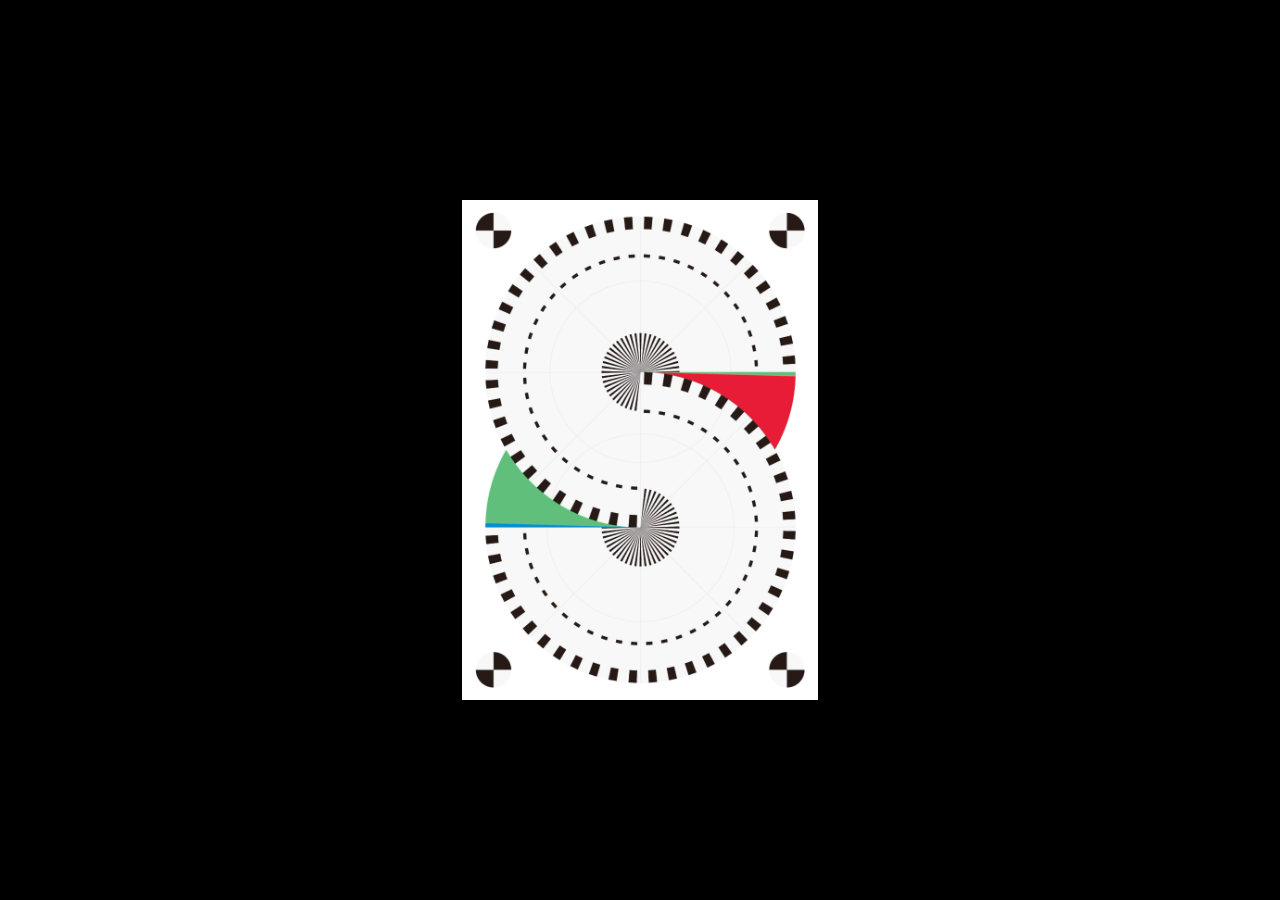
==== index.html @ 3e6276ac "Update social preview title and enlarged thumbnail" ====
<!doctype html>
<html lang="ko">
  <head>
    <meta charset="utf-8" />
    <meta name="viewport" content="width=device-width, initial-scale=1, viewport-fit=cover" />
    <meta name="theme-color" content="#000000" />
    <title>2026 KUID Graduation Show &lt;Standby&gt;</title>
    <meta name="description" content="우리의 채널이 시작되는 순간에 초대합니다. Standby 졸업전시 모바일 초대장." />
    <link rel="canonical" href="https://hamyunguu.github.io/standby-invitation/" />
    <meta property="og:type" content="website" />
    <meta property="og:site_name" content="Standby" />
    <meta property="og:title" content="2026 KUID Graduation Show &lt;Standby&gt;" />
    <meta property="og:description" content="우리의 채널이 시작되는 순간에 초대합니다. Standby 졸업전시 모바일 초대장." />
    <meta property="og:url" content="https://hamyunguu.github.io/standby-invitation/" />
    <meta property="og:image" content="https://hamyunguu.github.io/standby-invitation/assets/share-thumbnail-standby.png" />
    <meta property="og:image:width" content="1733" />
    <meta property="og:image:height" content="907" />
    <meta property="og:image:type" content="image/png" />
    <link rel="stylesheet" href="styles.css" />
  </head>
  <body>
    <main class="invitation" aria-label="졸업전시 모바일 초대장">
      <button
        class="poster-slot"
        type="button"
        aria-label="초대장 뒷면 보기"
        aria-pressed="false"
      >
        <span class="card">
          <span class="card-face card-front">
            <video
              class="invitation-video"
              src="assets/invitation-mobile.mp4"
              poster="assets/invitation-poster.png"
              autoplay
              muted
              loop
              playsinline
              webkit-playsinline
              preload="auto"
              disablepictureinpicture
              disableremoteplayback
              tabindex="-1"
              aria-hidden="true"
            >
              브라우저에서 영상을 재생할 수 없습니다.
            </video>
          </span>
          <span class="card-face card-back">
            <img
              src="assets/invitation-back-standby.png"
              alt="졸업전시 초대장 뒷면: 전시 소개, 장소, 일정 및 후원사"
              draggable="false"
            />
          </span>
        </span>
      </button>
    </main>
    <script src="script.js"></script>
  </body>
</html>
---- styles.css ----
:root {
  color-scheme: dark;
  background: #000;
}

* {
  box-sizing: border-box;
}

html,
body {
  width: 100%;
  min-height: 100%;
  margin: 0;
}

body {
  background: #000;
}

.invitation {
  display: grid;
  place-items: center;
  width: 100%;
  min-height: 100vh;
  min-height: 100dvh;
  background: #000;
}

.poster-slot {
  position: relative;
  display: block;
  width: 85.8209vw;
  max-width: 39.4708vh;
  max-width: 39.4708dvh;
  aspect-ratio: 345 / 486.339;
  padding: 0;
  border: 0;
  appearance: none;
  color: inherit;
  background: #000;
  cursor: pointer;
  perspective: 1200px;
  -webkit-tap-highlight-color: transparent;
}

@supports not (aspect-ratio: 1 / 1) {
  .poster-slot::before {
    content: "";
    display: block;
    padding-top: 140.9678%;
  }
}

.poster-slot:focus-visible {
  outline: 2px solid #fff;
  outline-offset: 6px;
}

.card {
  position: absolute;
  inset: 0;
  display: block;
  width: 100%;
  height: 100%;
  transform-style: preserve-3d;
  transition: transform 2550ms cubic-bezier(0.22, 0.72, 0.18, 1);
}

.poster-slot[aria-pressed="true"] .card {
  transform: rotateY(-180deg);
}

.card-face {
  position: absolute;
  inset: 0;
  display: block;
  overflow: hidden;
  background: #fff;
  backface-visibility: hidden;
  -webkit-backface-visibility: hidden;
}

.card-back {
  transform: rotateY(180deg);
}

.invitation-video,
.card-back img {
  display: block;
  width: 100%;
  height: 100%;
  object-fit: contain;
  pointer-events: none;
  user-select: none;
}

@media (prefers-reduced-motion: reduce) {
  .card {
    transition-duration: 0.01ms;
  }
}
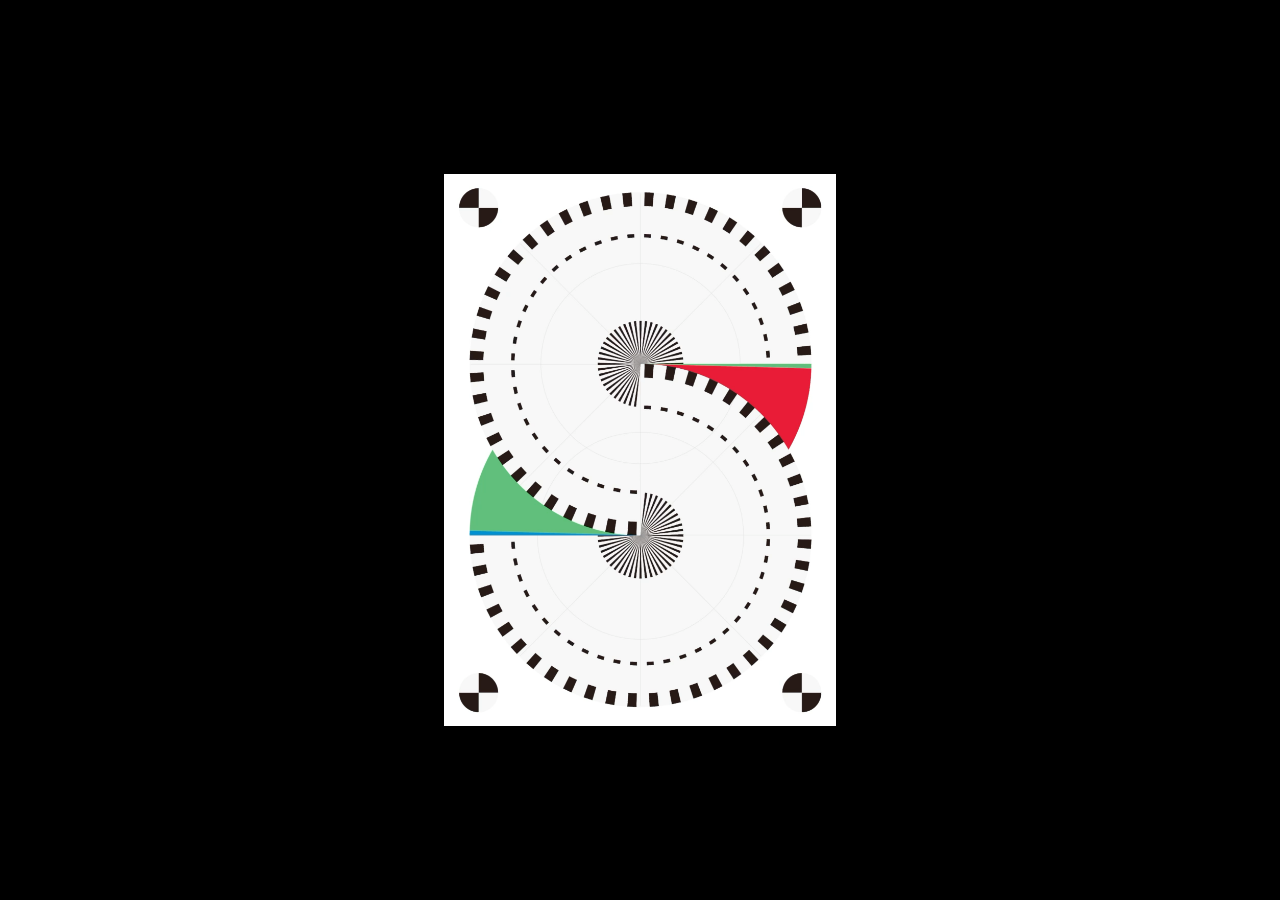
==== commit 00118e2f: "Refresh invitation styles on mobile" ====
--- a/index.html
+++ b/index.html
@@ -16,7 +16,7 @@
     <meta property="og:image:width" content="1733" />
     <meta property="og:image:height" content="907" />
     <meta property="og:image:type" content="image/png" />
-    <link rel="stylesheet" href="styles.css" />
+    <link rel="stylesheet" href="styles.css?v=20261014-2" />
   </head>
   <body>
     <main class="invitation" aria-label="졸업전시 모바일 초대장">
--- a/styles.css
+++ b/styles.css
@@ -30,9 +30,9 @@
 .poster-slot {
   position: relative;
   display: block;
-  width: 85.8209vw;
-  max-width: 39.4708vh;
-  max-width: 39.4708dvh;
+  width: 90vw;
+  max-width: 43.5vh;
+  max-width: 43.5dvh;
   aspect-ratio: 345 / 486.339;
   padding: 0;
   border: 0;
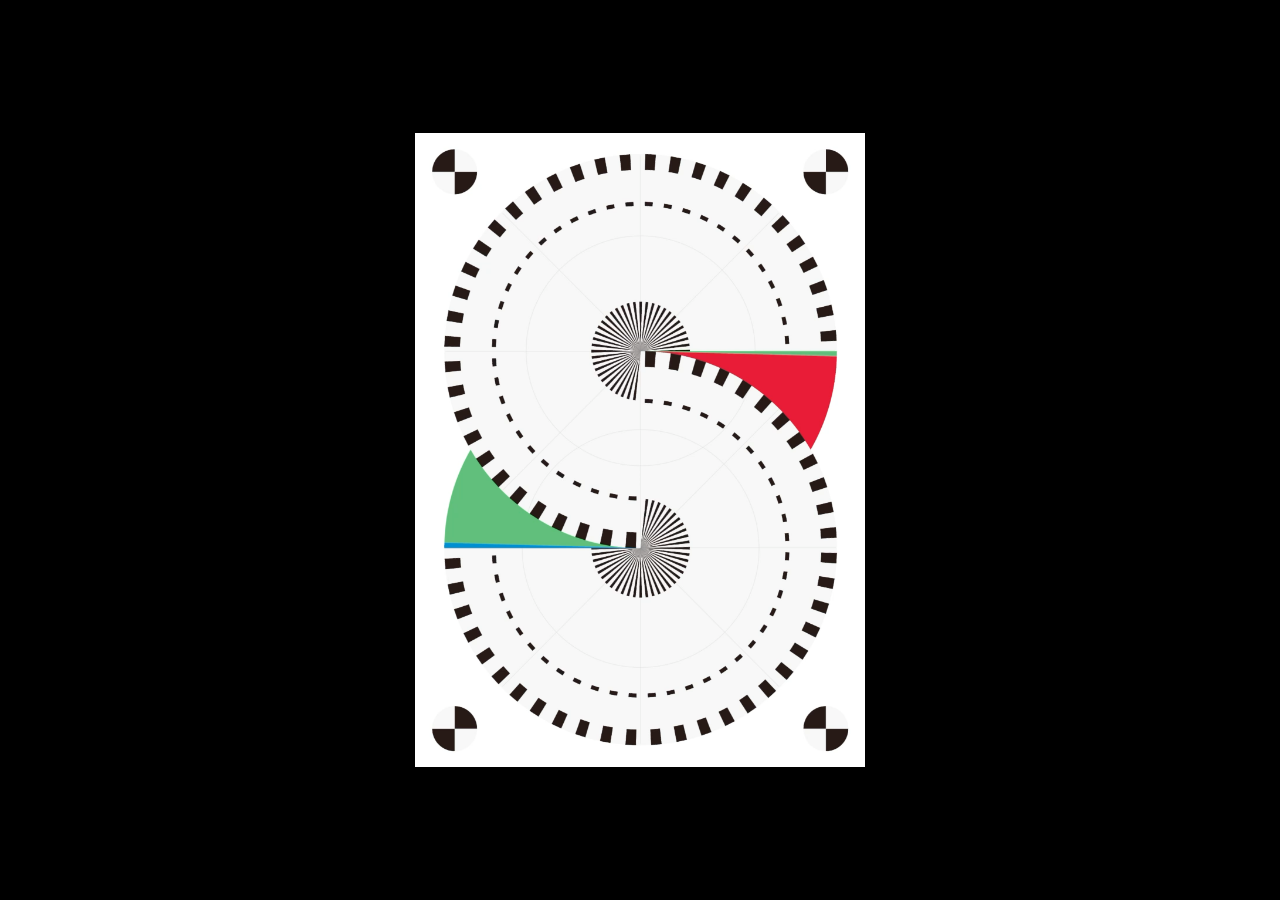
==== commit 2d6850f9: "Set mobile invitation side margins to 25px" ====
--- a/index.html
+++ b/index.html
@@ -12,11 +12,11 @@
     <meta property="og:title" content="2026 KUID Graduation Show &lt;Standby&gt;" />
     <meta property="og:description" content="우리의 채널이 시작되는 순간에 초대합니다. Standby 졸업전시 모바일 초대장." />
     <meta property="og:url" content="https://hamyunguu.github.io/standby-invitation/" />
-    <meta property="og:image" content="https://hamyunguu.github.io/standby-invitation/assets/share-thumbnail-standby.png" />
-    <meta property="og:image:width" content="1733" />
-    <meta property="og:image:height" content="907" />
+    <meta property="og:image" content="https://hamyunguu.github.io/standby-invitation/assets/share-thumbnail-2026-kuid.png" />
+    <meta property="og:image:width" content="1156" />
+    <meta property="og:image:height" content="1288" />
     <meta property="og:image:type" content="image/png" />
-    <link rel="stylesheet" href="styles.css?v=20261014-2" />
+    <link rel="stylesheet" href="styles.css?v=20261014-3" />
   </head>
   <body>
     <main class="invitation" aria-label="졸업전시 모바일 초대장">
--- a/styles.css
+++ b/styles.css
@@ -30,9 +30,9 @@
 .poster-slot {
   position: relative;
   display: block;
-  width: 90vw;
-  max-width: 43.5vh;
-  max-width: 43.5dvh;
+  width: 98vw;
+  max-width: 50vh;
+  max-width: 50dvh;
   aspect-ratio: 345 / 486.339;
   padding: 0;
   border: 0;
@@ -95,6 +95,13 @@
   user-select: none;
 }
 
+@media (max-width: 600px) and (orientation: portrait) {
+  .poster-slot {
+    width: calc(100vw - 50px);
+    max-width: none;
+  }
+}
+
 @media (prefers-reduced-motion: reduce) {
   .card {
     transition-duration: 0.01ms;
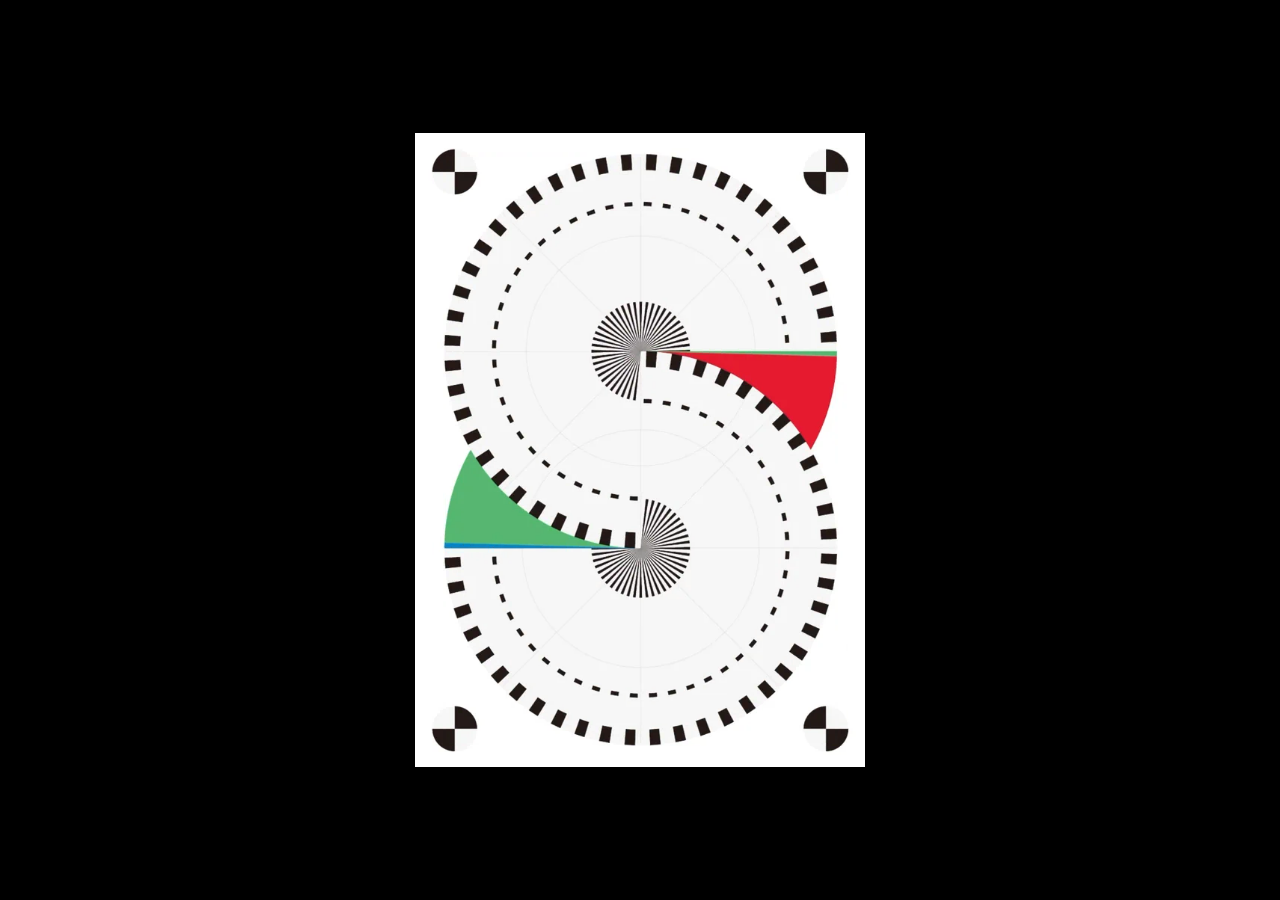
==== commit 5b833d8e: "Avoid native play button in Kakao browser" ====
--- a/index.html
+++ b/index.html
@@ -16,7 +16,12 @@
     <meta property="og:image:width" content="1156" />
     <meta property="og:image:height" content="1288" />
     <meta property="og:image:type" content="image/png" />
-    <link rel="stylesheet" href="styles.css?v=20261014-3" />
+    <script>
+      if (/KAKAOTALK/i.test(navigator.userAgent)) {
+        document.documentElement.classList.add('kakao-browser');
+      }
+    </script>
+    <link rel="stylesheet" href="styles.css?v=20261014-4" />
   </head>
   <body>
     <main class="invitation" aria-label="졸업전시 모바일 초대장">
@@ -45,6 +50,10 @@
             >
               브라우저에서 영상을 재생할 수 없습니다.
             </video>
+            <picture class="invitation-fallback" aria-hidden="true">
+              <source type="image/webp" data-srcset="assets/invitation-loop.webp" />
+              <img data-src="assets/invitation-loop.gif" alt="" draggable="false" />
+            </picture>
           </span>
           <span class="card-face card-back">
             <img
@@ -56,6 +65,6 @@
         </span>
       </button>
     </main>
-    <script src="script.js"></script>
+    <script src="script.js?v=20261014-2"></script>
   </body>
 </html>
--- a/styles.css
+++ b/styles.css
@@ -81,11 +81,16 @@
   -webkit-backface-visibility: hidden;
 }
 
+.card-front {
+  background: #fff url("assets/invitation-poster.png") center / contain no-repeat;
+}
+
 .card-back {
   transform: rotateY(180deg);
 }
 
 .invitation-video,
+.invitation-fallback img,
 .card-back img {
   display: block;
   width: 100%;
@@ -93,6 +98,23 @@
   object-fit: contain;
   pointer-events: none;
   user-select: none;
+}
+
+.invitation-fallback {
+  display: none;
+  width: 100%;
+  height: 100%;
+  pointer-events: none;
+}
+
+.kakao-browser .invitation-video,
+.fallback-active .invitation-video {
+  display: none;
+}
+
+.kakao-browser .invitation-fallback,
+.fallback-active .invitation-fallback {
+  display: block;
 }
 
 @media (max-width: 600px) and (orientation: portrait) {
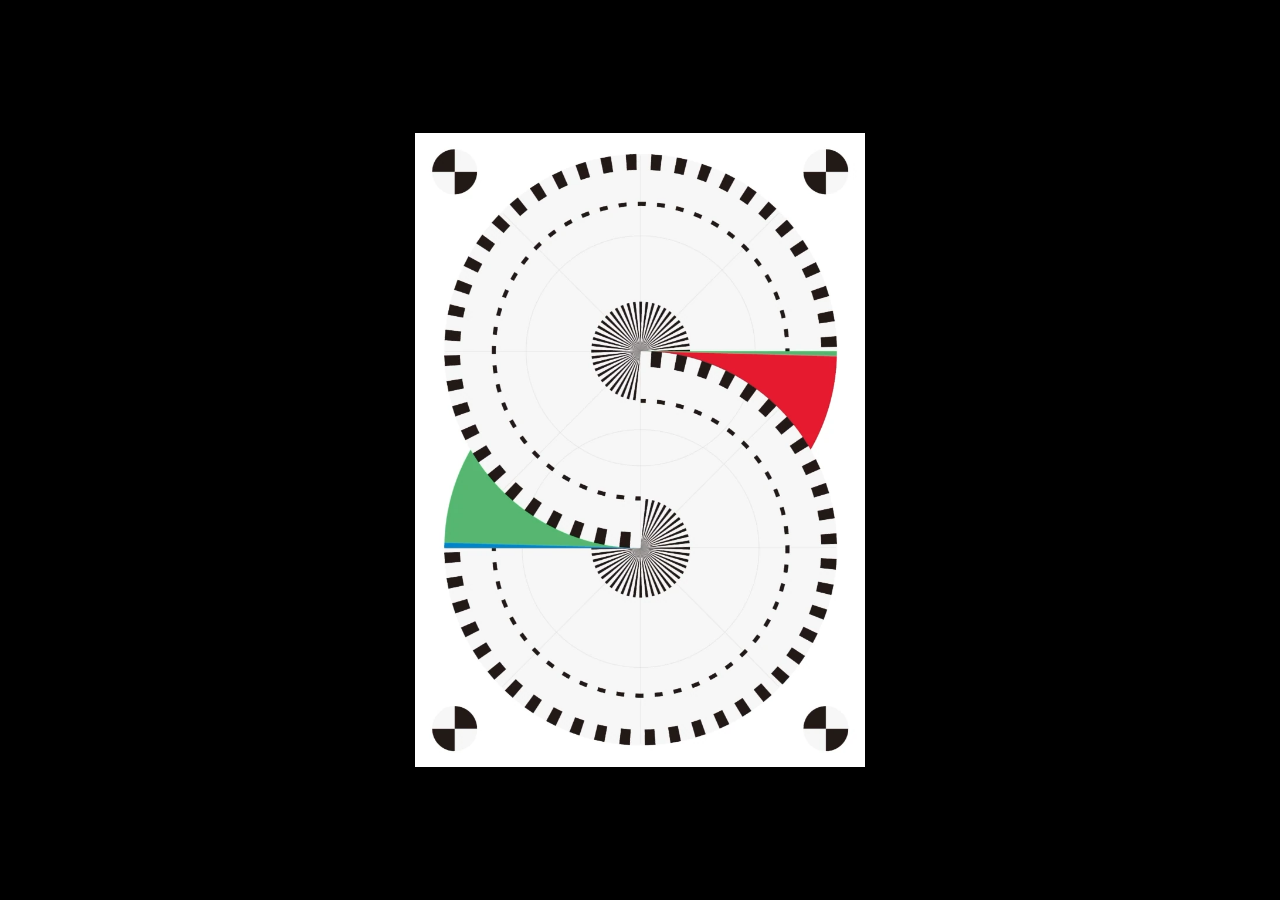
==== commit 0c91682c: "Improve Kakao animation resolution and frame rate" ====
--- a/index.html
+++ b/index.html
@@ -21,7 +21,7 @@
         document.documentElement.classList.add('kakao-browser');
       }
     </script>
-    <link rel="stylesheet" href="styles.css?v=20261014-4" />
+    <link rel="stylesheet" href="styles.css?v=20261014-5" />
   </head>
   <body>
     <main class="invitation" aria-label="졸업전시 모바일 초대장">
@@ -50,10 +50,14 @@
             >
               브라우저에서 영상을 재생할 수 없습니다.
             </video>
-            <picture class="invitation-fallback" aria-hidden="true">
-              <source type="image/webp" data-srcset="assets/invitation-loop.webp" />
-              <img data-src="assets/invitation-loop.gif" alt="" draggable="false" />
-            </picture>
+            <img
+              class="invitation-fallback"
+              data-src="assets/invitation-loop-30fps.webp"
+              data-gif-src="assets/invitation-loop-20fps.gif"
+              alt=""
+              aria-hidden="true"
+              draggable="false"
+            />
           </span>
           <span class="card-face card-back">
             <img
@@ -65,6 +69,6 @@
         </span>
       </button>
     </main>
-    <script src="script.js?v=20261014-2"></script>
+    <script src="script.js?v=20261014-3"></script>
   </body>
 </html>
--- a/styles.css
+++ b/styles.css
@@ -90,7 +90,7 @@
 }
 
 .invitation-video,
-.invitation-fallback img,
+.invitation-fallback,
 .card-back img {
   display: block;
   width: 100%;
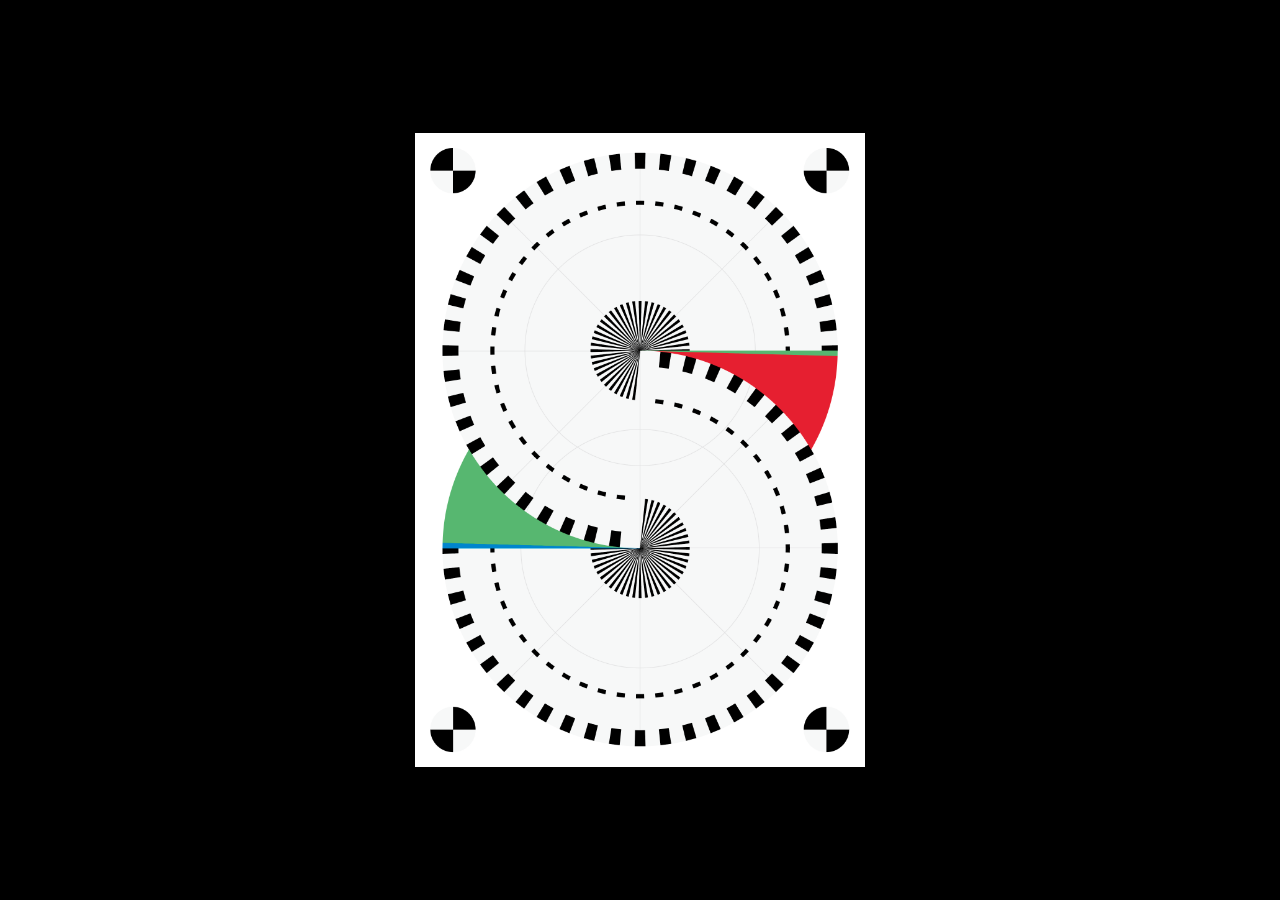
==== commit 84b91d97: "Replace invitation video with Figma artwork and add entrance motion" ====
--- a/index.html
+++ b/index.html
@@ -16,12 +16,7 @@
     <meta property="og:image:width" content="1156" />
     <meta property="og:image:height" content="1288" />
     <meta property="og:image:type" content="image/png" />
-    <script>
-      if (/KAKAOTALK/i.test(navigator.userAgent)) {
-        document.documentElement.classList.add('kakao-browser');
-      }
-    </script>
-    <link rel="stylesheet" href="styles.css?v=20261014-5" />
+    <link rel="stylesheet" href="styles.css?v=20261014-6" />
   </head>
   <body>
     <main class="invitation" aria-label="졸업전시 모바일 초대장">
@@ -33,29 +28,9 @@
       >
         <span class="card">
           <span class="card-face card-front">
-            <video
-              class="invitation-video"
-              src="assets/invitation-mobile.mp4"
-              poster="assets/invitation-poster.png"
-              autoplay
-              muted
-              loop
-              playsinline
-              webkit-playsinline
-              preload="auto"
-              disablepictureinpicture
-              disableremoteplayback
-              tabindex="-1"
-              aria-hidden="true"
-            >
-              브라우저에서 영상을 재생할 수 없습니다.
-            </video>
             <img
-              class="invitation-fallback"
-              data-src="assets/invitation-loop-30fps.webp"
-              data-gif-src="assets/invitation-loop-20fps.gif"
-              alt=""
-              aria-hidden="true"
+              src="assets/invitation-front-figma.png"
+              alt="졸업전시 초대장 앞면"
               draggable="false"
             />
           </span>
@@ -69,6 +44,6 @@
         </span>
       </button>
     </main>
-    <script src="script.js?v=20261014-3"></script>
+    <script src="script.js?v=20261014-4"></script>
   </body>
 </html>
--- a/styles.css
+++ b/styles.css
@@ -24,6 +24,7 @@
   width: 100%;
   min-height: 100vh;
   min-height: 100dvh;
+  overflow: hidden;
   background: #000;
 }
 
@@ -41,7 +42,19 @@
   background: #000;
   cursor: pointer;
   perspective: 1200px;
+  animation: paper-rise 2600ms cubic-bezier(0.4, 0, 0.2, 1) 180ms backwards;
   -webkit-tap-highlight-color: transparent;
+}
+
+@keyframes paper-rise {
+  from {
+    transform: translateY(calc(50vh + 50%));
+    transform: translateY(calc(50dvh + 50%));
+  }
+
+  to {
+    transform: translateY(0);
+  }
 }
 
 @supports not (aspect-ratio: 1 / 1) {
@@ -82,15 +95,14 @@
 }
 
 .card-front {
-  background: #fff url("assets/invitation-poster.png") center / contain no-repeat;
+  background: #fff;
 }
 
 .card-back {
   transform: rotateY(180deg);
 }
 
-.invitation-video,
-.invitation-fallback,
+.card-front img,
 .card-back img {
   display: block;
   width: 100%;
@@ -98,23 +110,6 @@
   object-fit: contain;
   pointer-events: none;
   user-select: none;
-}
-
-.invitation-fallback {
-  display: none;
-  width: 100%;
-  height: 100%;
-  pointer-events: none;
-}
-
-.kakao-browser .invitation-video,
-.fallback-active .invitation-video {
-  display: none;
-}
-
-.kakao-browser .invitation-fallback,
-.fallback-active .invitation-fallback {
-  display: block;
 }
 
 @media (max-width: 600px) and (orientation: portrait) {
@@ -125,6 +120,10 @@
 }
 
 @media (prefers-reduced-motion: reduce) {
+  .poster-slot {
+    animation: none;
+  }
+
   .card {
     transition-duration: 0.01ms;
   }
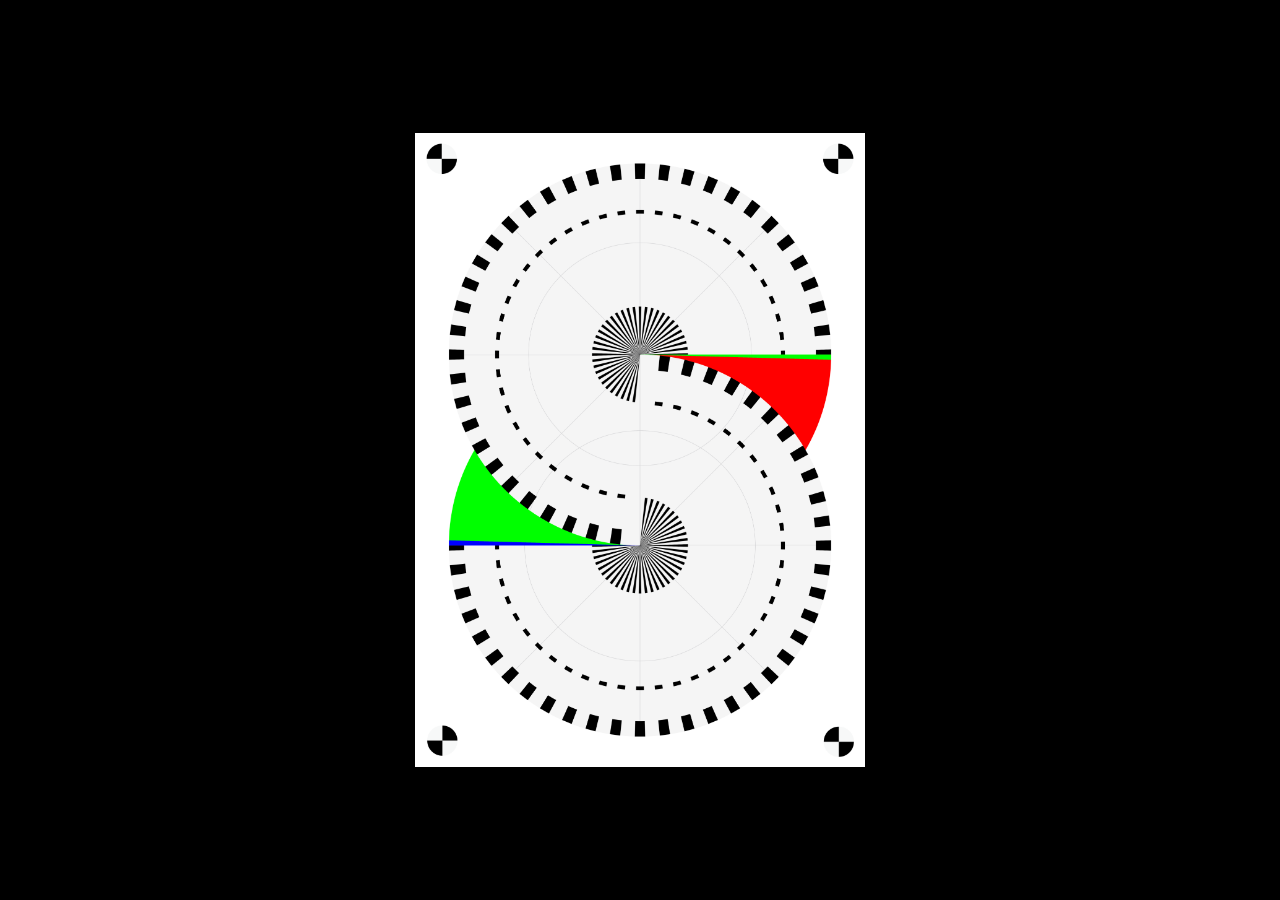
==== commit 1011e49f: "Update invitation front artwork from Figma" ====
--- a/index.html
+++ b/index.html
@@ -29,7 +29,7 @@
         <span class="card">
           <span class="card-face card-front">
             <img
-              src="assets/invitation-front-figma.png"
+              src="assets/invitation-front-figma-20261015.png"
               alt="졸업전시 초대장 앞면"
               draggable="false"
             />
